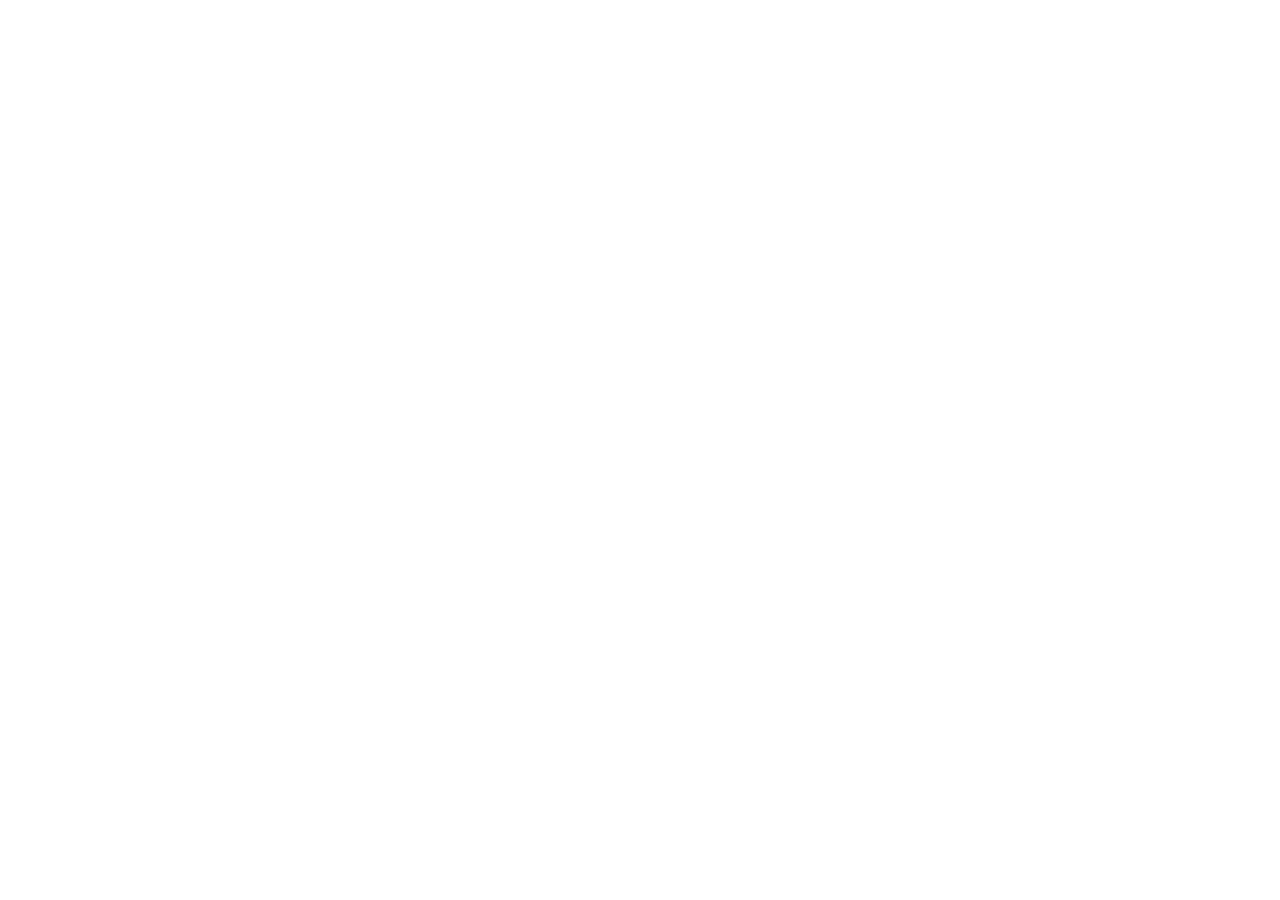
==== Shadcn/index.html @ b6c18012 "Added Shadcn" ====
<!DOCTYPE html>
<html lang="en">
<head>
    <meta charset="UTF-8">
    <meta name="viewport" content="width=device-width, initial-scale=1.0">
    <title>The AI-Native shadcn</title>
    <link rel="stylesheet" href="styles.css">
</head>
<body>
    
</body>
</html>
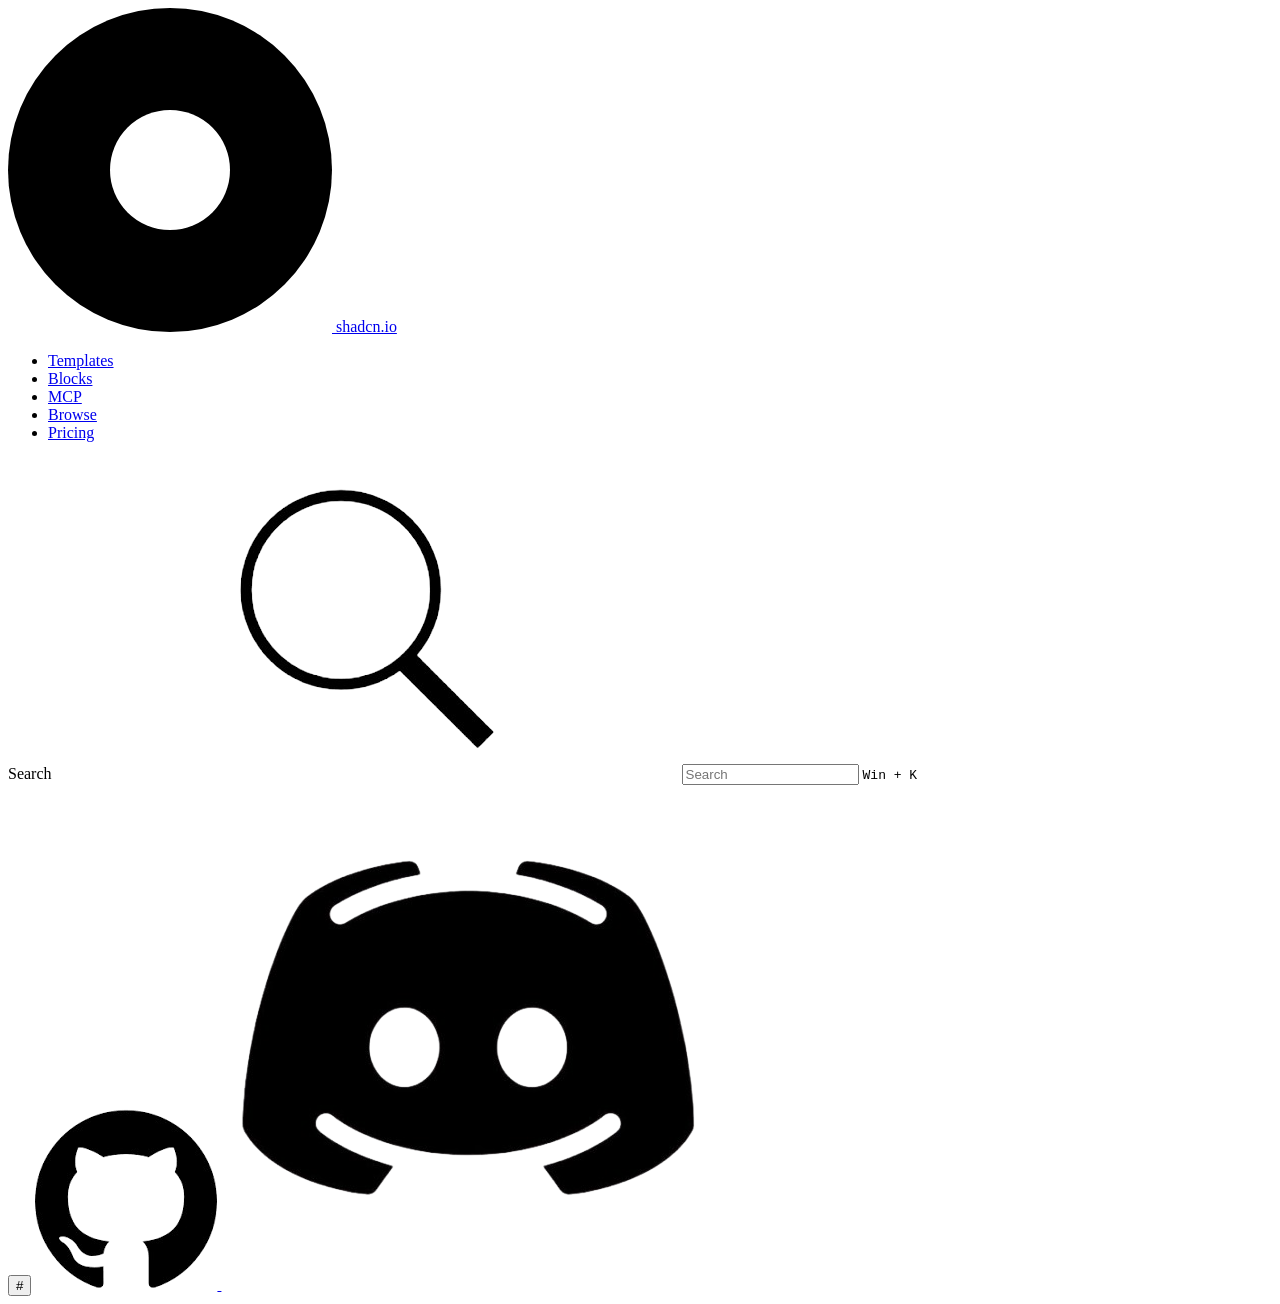
==== commit 6666c42c: "Added nav" ====
--- a/Shadcn/index.html
+++ b/Shadcn/index.html
@@ -4,9 +4,75 @@
     <meta charset="UTF-8">
     <meta name="viewport" content="width=device-width, initial-scale=1.0">
     <title>The AI-Native shadcn</title>
+
     <link rel="stylesheet" href="styles.css">
+    <link rel="icon" href="assets/shadcn-logo.svg" type="image/svg+xml">
 </head>
 <body>
-    
+
+    <header class="nav-bar">
+        <nav class="nav-container">
+
+            <div class="nav-left">
+
+                <a href="https://www.shadcn.com" target="_blank" class="brand">
+                    <img src="assets/shadcn-logo.svg" alt="shadcn logo">
+                    <span>shadcn.io</span>
+                </a>
+
+                <ul class="nav-menu">
+                    <li><a href="#" target="_blank">Templates</a></li>
+                    <li><a href="#" target="_blank">Blocks</a></li>
+                    <li><a href="#" target="_blank">MCP</a></li>
+                    <li><a href="#" target="_blank">Browse</a></li>
+                    <li><a href="#" target="_blank">Pricing</a></li>
+                </ul>
+
+            </div>
+
+            <div class="nav-right">
+
+                <div class="search-box">
+
+                    <label for="search" class="visually-hidden">
+                        Search
+                    </label>
+
+                    <img
+                        src="assets/search.png"
+                        alt=""
+                        class="search-icon"
+                    >
+
+                    <input
+                        id="search"
+                        type="text"
+                        placeholder="Search"
+                    >
+
+                    <kbd class="shortcut">Win + K</kbd>
+
+                </div>
+
+                <button
+                    type="button"
+                    class="theme-toggle"
+                    aria-label="Toggle theme">
+                    #
+                </button>
+
+                <a href="#" target="_blank" aria-label="GitHub">
+                    <img src="assets/github.png" alt="GitHub">
+                </a>
+
+                <a href="#" target="_blank" aria-label="Discord">
+                    <img src="assets/discord.png" alt="Discord">
+                </a>
+
+            </div>
+
+        </nav>
+    </header>
+
 </body>
 </html>
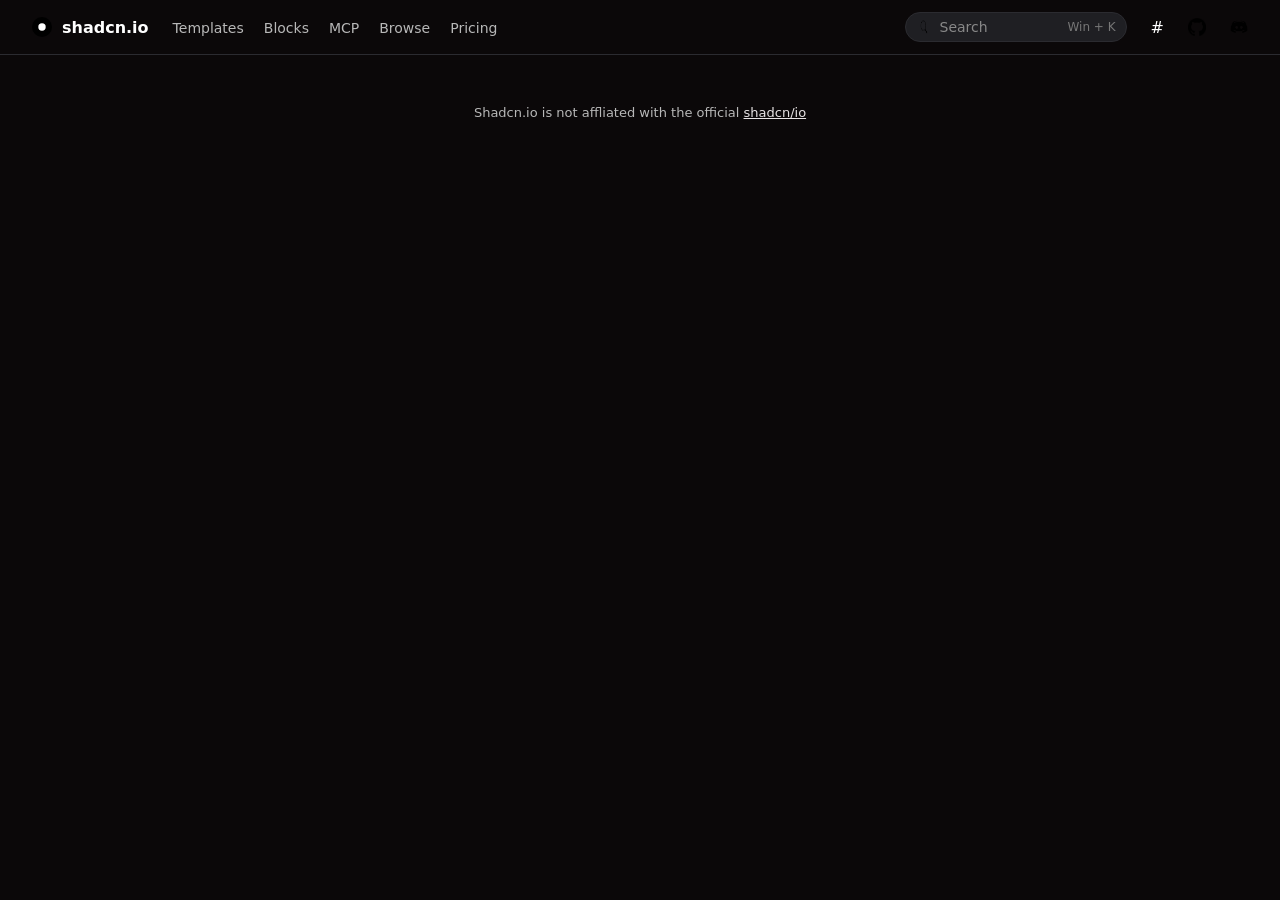
==== commit 8d3063be: "Added disclaimer" ====
--- a/Shadcn/index.html
+++ b/Shadcn/index.html
@@ -74,5 +74,9 @@
         </nav>
     </header>
 
+    <div class="disclaimer">
+        <p>Shadcn.io is not affliated with the official <a class="nav-bar-footer-link" target="_blank" href="https://www.shadcn.com">shadcn/io</a></p>
+    </div>
+
 </body>
 </html>
--- a/Shadcn/styles.css
+++ b/Shadcn/styles.css
@@ -0,0 +1,145 @@
+* {
+    margin: 0;
+    padding: 0;
+    box-sizing: border-box;
+    font-family: ui-sans-serif, system-ui, sans-serif, "Apple Color Emoji",
+        "Segoe UI Emoji", "Segoe UI Symbol", "Noto Color Emoji";
+}
+
+body {
+    background: #0b0809;
+    color: #e7e3e4;
+}
+
+.nav-bar {
+    background: #0b0809;
+    border-bottom: 1px solid #2b2b30;
+    padding: 12px 32px;
+}
+
+.nav-container {
+    max-width: 1400px;
+    margin: 0 auto;
+    display: flex;
+    justify-content: space-between;
+    align-items: center;
+}
+
+.nav-left,
+.nav-right {
+    display: flex;
+    align-items: center;
+    gap: 24px;
+}
+
+.brand {
+    display: flex;
+    align-items: center;
+    gap: 10px;
+    text-decoration: none;
+    color: #fff;
+    font-size: 16px;
+    font-weight: 600;
+}
+
+.brand img {
+    width: 20px;
+    height: 20px;
+}
+
+.nav-menu {
+    display: flex;
+    list-style: none;
+    gap: 20px;
+}
+
+.nav-menu a {
+    text-decoration: none;
+    color: #b8b8b8;
+    font-size: 14px;
+    transition: color 0.2s ease;
+}
+
+.nav-menu a:hover {
+    color: #fff;
+}
+
+.search-box {
+    display: flex;
+    align-items: center;
+    gap: 8px;
+    background: #1f1f23;
+    border: 1px solid #2b2b30;
+    border-radius: 80px;
+    padding: 6px 10px;
+}
+
+.search-icon {
+    width: 16px;
+    height: 16px;
+    flex-shrink: 0;
+}
+
+.search-box input {
+    background: transparent;
+    border: none;
+    outline: none;
+    color: #fff;
+    width: 120px;
+    font-size: 14px;
+}
+
+.search-box input::placeholder {
+    color: #888;
+}
+
+.shortcut {
+    color: #777;
+    font-size: 12px;
+}
+
+.theme-toggle {
+    background: transparent;
+    border: none;
+    color: white;
+    cursor: pointer;
+    font-size: 16px;
+}
+
+.nav-right a {
+    display: flex;
+    align-items: center;
+    justify-content: center;
+}
+
+.nav-right a img {
+    width: 18px;
+    height: 18px;
+}
+
+.visually-hidden {
+    position: absolute;
+    width: 1px;
+    height: 1px;
+    overflow: hidden;
+    clip: rect(0, 0, 0, 0);
+}
+
+.disclaimer{
+    margin-top: 50px;
+    display: flex;
+    justify-content: center;
+    align-items: center;
+    color: #b8b8b8;
+    font-size: 13px;
+}
+
+.nav-bar-footer-link{
+    color:#e7e3e4;
+}
+
+.nav-bar-footer-link:hover{
+    color:#b8b8b8;
+    transition: color 0.2s ease;
+    text-decoration: none;
+}
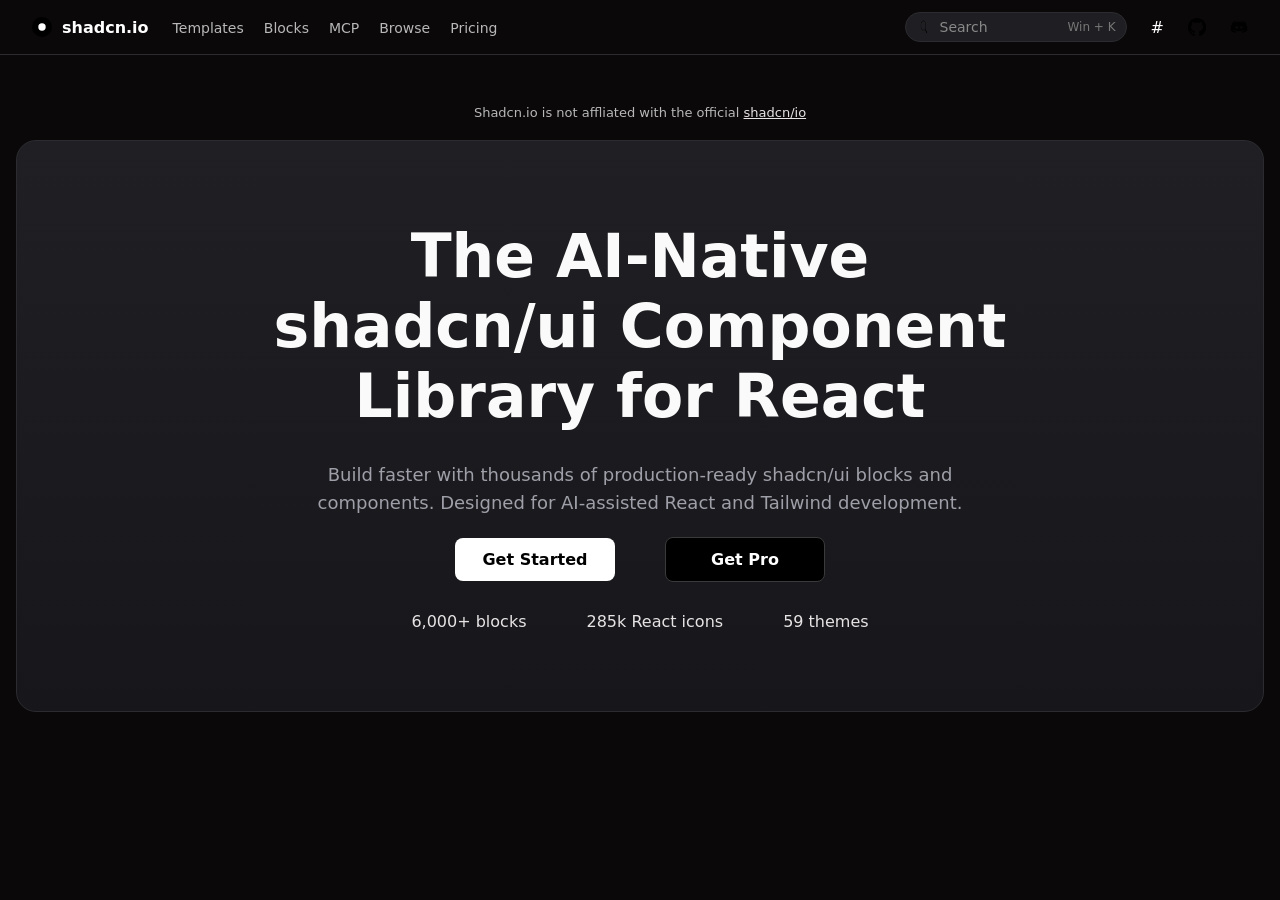
==== commit 2247eea4: "Added Center tile" ====
--- a/Shadcn/index.html
+++ b/Shadcn/index.html
@@ -78,5 +78,44 @@
         <p>Shadcn.io is not affliated with the official <a class="nav-bar-footer-link" target="_blank" href="https://www.shadcn.com">shadcn/io</a></p>
     </div>
 
+    <section class="hero-section">
+        <div class="hero-box">
+            <div class="hero-content">
+                <h1 class="hero-title">
+                    The AI-Native <br>
+                    shadcn/ui Component <br>
+                    Library for React
+                </h1>
+                <p class="hero-description">
+                    Build faster with thousands of production-ready shadcn/ui
+                    blocks and <br>
+                    components. Designed for AI-assisted React and
+                    Tailwind development.
+                </p>
+            </div>
+            <nav class="hero-actions">
+                <button class="btn btn-primary">
+                    Get Started
+                </button>
+                <button class="btn btn-secondary">
+                    Get Pro
+                </button>
+            </nav>
+            <div class="hero-stats">
+                <div class="stat">
+                    <span class="stat-number">6,000+</span>
+                    <span class="stat-text">blocks</span>
+                </div>
+                <div class="stat">
+                    <span class="stat-number">285k</span>
+                    <span class="stat-text">React icons</span>
+                </div>
+                <div class="stat">
+                    <span class="stat-number">59</span>
+                    <span class="stat-text">themes</span>
+                </div>
+            </div>
+        </div>
+    </section>
 </body>
 </html>
--- a/Shadcn/styles.css
+++ b/Shadcn/styles.css
@@ -142,4 +142,97 @@
     color:#b8b8b8;
     transition: color 0.2s ease;
     text-decoration: none;
+}
+
+.hero-section {
+    display: flex;
+    justify-content: center;
+    margin-top: 20px;
+    padding: 0 16px;
+}
+
+.hero-box {
+    width: 100%;
+    max-width: 1440px;
+
+    background: linear-gradient(
+        180deg,
+        #202024 0%,
+        #17171b 100%
+    );
+
+    border: 1px solid #2b2b30;
+    border-radius: 20px;
+
+    padding: 80px 32px;
+
+    display: flex;
+    flex-direction: column;
+    align-items: center;
+    text-align: center;
+
+    overflow: hidden;
+}
+
+.hero-title{
+    font-size: 3.75rem;
+    color: oklch(98.5% 0 0);
+    text-wrap: balance;
+    font-weight: 700;
+}
+
+.hero-description{
+    margin-top: 30px;
+    margin-bottom: 20px;
+    font-size: 1.125rem;
+    line-height: 1.555;
+    color: oklch(70.5% .015 286.067);
+    text-wrap: balance;
+}
+
+.hero-actions{
+    display:flex;
+    justify-content: space-between;
+    align-items: center;
+    gap: 50px;
+    margin-bottom: 30px;
+}
+
+.hero-stats{
+    display: flex;
+    justify-content: space-between;
+    align-items: center;
+    gap:60px;
+}
+
+.btn {
+    padding: 12px 24px;
+    border-radius: 8px;
+    min-width: 160px;
+    font-size: 16px;
+    font-weight: 600;
+    cursor: pointer;
+    transition: background-color 0.2s ease, color 0.2s ease;
+}
+
+.btn-primary {
+    background: white;
+    color: black;
+    border: none;
+}
+
+.btn-primary:hover {
+    background: oklch(70.5% .015 286.067);
+    color: black;
+}
+
+.btn-secondary {
+    background: black;
+    color: white;
+    border: 1px solid #3a3a3a;
+}
+
+.btn-secondary:hover {
+    background: #1f1f23;
+    color: white;
 }
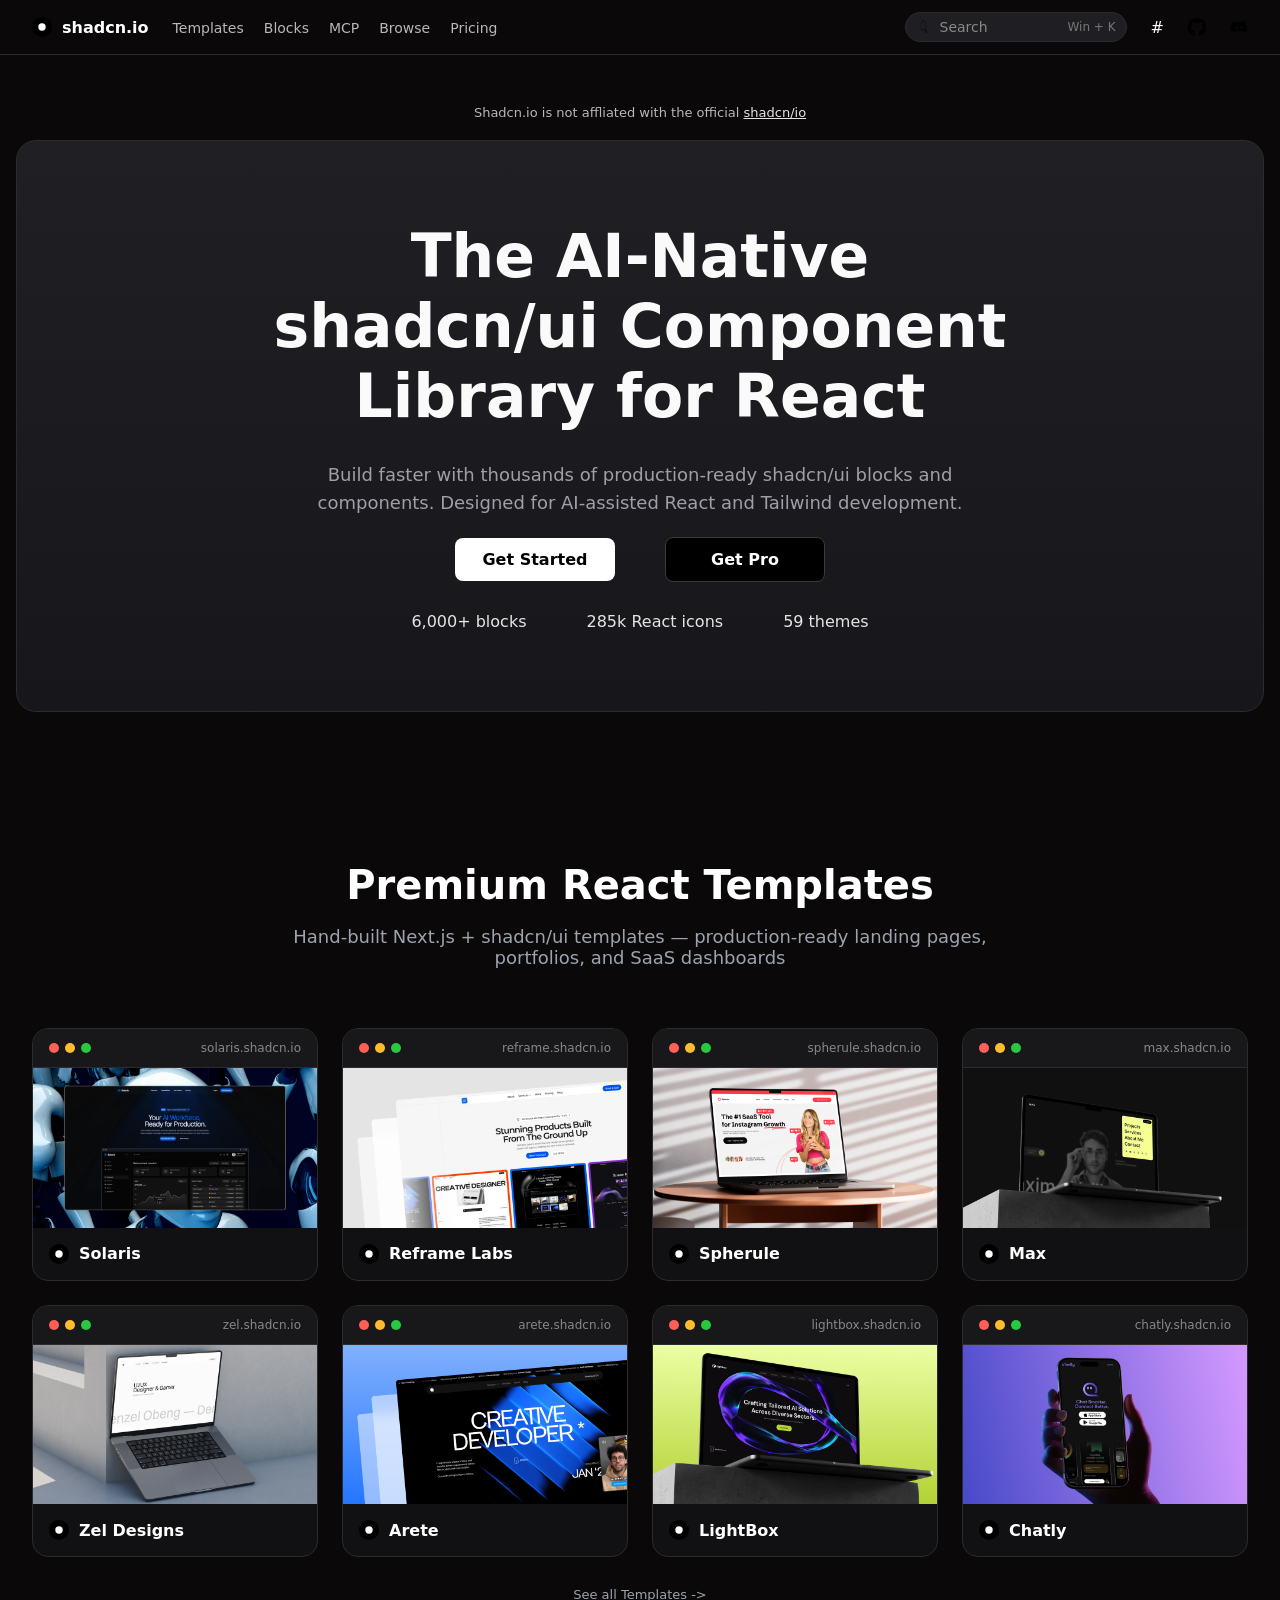
==== commit a4a0fd85: "Added huge grid damn" ====
--- a/Shadcn/index.html
+++ b/Shadcn/index.html
@@ -117,5 +117,182 @@
             </div>
         </div>
     </section>
+
+
+    <section class="template">
+        <div class="template-text">
+            <div class="template-header">
+                <p>Premium React Templates</p>
+            </div>
+            <div class="template-description">
+                <p>Hand-built Next.js + shadcn/ui templates — production-ready landing pages, portfolios, and SaaS dashboards</p>
+            </div>
+            <div class="template-grid">
+                <!--------------Solaris------------------->
+                <div class="template-card">
+                    <div class="browser-bar">
+                        <div class="browser-controls">
+                            <span class="red"></span>
+                            <span class="yellow"></span>
+                            <span class="green"></span>
+                        </div>
+                        <span class="browser-url">
+                            solaris.shadcn.io
+                        </span>
+                    </div>
+                    <div class="template-preview">
+                        <img src="assets/solaris-grid.webp" type="image/webp" alt="Solaris Preview">
+                    </div>
+                    <div class="template-footer">
+                        <img src="assets/shadcn-logo.svg" type="image/svg+xml" alt="Shadcn logo" class="template-logo">
+                        <span class="template-name">Solaris</span>
+                    </div>
+                </div>
+                <!----------------------------------------->
+                <div class="template-card">
+                    <div class="browser-bar">
+                        <div class="browser-controls">
+                            <span class="red"></span>
+                            <span class="yellow"></span>
+                            <span class="green"></span>
+                        </div>
+                        <span class="browser-url">
+                            reframe.shadcn.io
+                        </span>
+                    </div>
+                    <div class="template-preview">
+                        <img src="assets/reframe-grid.webp" type="image/webp" alt="Reframe Preview">
+                    </div>
+                    <div class="template-footer">
+                        <img src="assets/shadcn-logo.svg" type="image/svg+xml" alt="Shadcn logo" class="template-logo">
+                        <span class="template-name">Reframe Labs</span>
+                    </div>
+                </div>
+                <!---------------------Spherule-------------------------->
+                <div class="template-card">
+                    <div class="browser-bar">
+                        <div class="browser-controls">
+                            <span class="red"></span>
+                            <span class="yellow"></span>
+                            <span class="green"></span>
+                        </div>
+                        <span class="browser-url">
+                            spherule.shadcn.io
+                        </span>
+                    </div>
+                    <div class="template-preview">
+                        <img src="assets/spherule-grid.png" type="image/png" alt="Spherule Preview">
+                    </div>
+                    <div class="template-footer">
+                        <img src="assets/shadcn-logo.svg" type="image/svg+xml" alt="Shadcn logo" class="template-logo">
+                        <span class="template-name">Spherule</span>
+                    </div>
+                </div>
+                <!----------------------------Max----------------------------->
+                <div class="template-card">
+                    <div class="browser-bar">
+                        <div class="browser-controls">
+                            <span class="red"></span>
+                            <span class="yellow"></span>
+                            <span class="green"></span>
+                        </div>
+                        <span class="browser-url">
+                            max.shadcn.io
+                        </span>
+                    </div>
+                    <div class="template-preview">
+                        <img src="assets/max-grid.png" type="image/png" alt="Max Preview">
+                    </div>
+                    <div class="template-footer">
+                        <img src="assets/shadcn-logo.svg" type="image/svg+xml" alt="Shadcn logo" class="template-logo">
+                        <span class="template-name">Max</span>
+                    </div>
+                </div>
+                <!------------------------------Zel Designs------------------------------>
+                <div class="template-card">
+                    <div class="browser-bar">
+                        <div class="browser-controls">
+                            <span class="red"></span>
+                            <span class="yellow"></span>
+                            <span class="green"></span>
+                        </div>
+                        <span class="browser-url">
+                            zel.shadcn.io
+                        </span>
+                    </div>
+                    <div class="template-preview">
+                        <img src="assets/zel-grid.png" type="image/png" alt="Zel Preview">
+                    </div>
+                    <div class="template-footer">
+                        <img src="assets/shadcn-logo.svg" type="image/svg+xml" alt="Shadcn logo" class="template-logo">
+                        <span class="template-name">Zel Designs</span>
+                    </div>
+                </div>
+                <!--------------------------------Arete----------------------------------------->
+                <div class="template-card">
+                    <div class="browser-bar">
+                        <div class="browser-controls">
+                            <span class="red"></span>
+                            <span class="yellow"></span>
+                            <span class="green"></span>
+                        </div>
+                        <span class="browser-url">
+                            arete.shadcn.io
+                        </span>
+                    </div>
+                    <div class="template-preview">
+                        <img src="assets/arete-grid.png" type="image/png" alt="Arete Preview">
+                    </div>
+                    <div class="template-footer">
+                        <img src="assets/shadcn-logo.svg" type="image/svg+xml" alt="Shadcn logo" class="template-logo">
+                        <span class="template-name">Arete</span>
+                    </div>
+                </div>
+                <!---------------------------------LightBox------------------------------------------->
+                <div class="template-card">
+                    <div class="browser-bar">
+                        <div class="browser-controls">
+                            <span class="red"></span>
+                            <span class="yellow"></span>
+                            <span class="green"></span>
+                        </div>
+                        <span class="browser-url">
+                            lightbox.shadcn.io
+                        </span>
+                    </div>
+                    <div class="template-preview">
+                        <img src="assets/lightbox-grid.png" type="image/png" alt="Lightbox Preview">
+                    </div>
+                    <div class="template-footer">
+                        <img src="assets/shadcn-logo.svg" type="image/svg+xml" alt="Shadcn logo" class="template-logo">
+                        <span class="template-name">LightBox</span>
+                    </div>
+                </div>
+                <!----------------------------------------Chatly------------------------------------------->
+                <div class="template-card">
+                    <div class="browser-bar">
+                        <div class="browser-controls">
+                            <span class="red"></span>
+                            <span class="yellow"></span>
+                            <span class="green"></span>
+                        </div>
+                        <span class="browser-url">
+                            chatly.shadcn.io
+                        </span>
+                    </div>
+                    <div class="template-preview">
+                        <img src="assets/chatly-grid.png" type="image/png" alt="Solaris Preview">
+                    </div>
+                    <div class="template-footer">
+                        <img src="assets/shadcn-logo.svg" type="image/svg+xml" alt="Shadcn logo" class="template-logo">
+                        <span class="template-name">Chatly</span>
+                    </div>
+                </div>
+            </div>
+            <div class="footer-link">
+                <a target="_blank" href="#">See all Templates -></a>
+            </div>
+        </div>
+    </section>
 </body>
 </html>
--- a/Shadcn/styles.css
+++ b/Shadcn/styles.css
@@ -170,6 +170,8 @@
     flex-direction: column;
     align-items: center;
     text-align: center;
+
+    margin-bottom: 70px;
 
     overflow: hidden;
 }
@@ -235,4 +237,132 @@
 .btn-secondary:hover {
     background: #1f1f23;
     color: white;
+}
+
+
+.template {
+    padding: 80px 32px;
+}
+
+.template-text {
+    max-width: 1400px;
+    margin: 0 auto;
+}
+
+.template-header {
+    font-size: 2.5rem;
+    font-weight: 700;
+    color: #ffffff;
+    text-align: center;
+}
+
+.template-description {
+    margin-top: 18px;
+    font-size: 1.125rem;
+    color: #9ca3af;
+    text-align: center;
+    max-width: 750px;
+    margin-left: auto;
+    margin-right: auto;
+}
+
+.template-grid {
+    margin-top: 60px;
+
+    display: grid;
+    grid-template-columns: repeat(4, 1fr);
+    gap: 24px;
+}
+
+.template-card {
+    background: #111114;
+    border: 1px solid #2b2b30;
+    border-radius: 16px;
+    overflow: hidden;
+    transition: transform 0.2s ease;
+}
+
+.template-card:hover {
+    transform: translateY(-4px);
+}
+
+.browser-bar {
+    display: flex;
+    justify-content: space-between;
+    align-items: center;
+
+    padding: 12px 16px;
+
+    background: #18181b;
+    border-bottom: 1px solid #2b2b30;
+}
+
+.browser-controls {
+    display: flex;
+    gap: 6px;
+}
+
+.red,
+.yellow,
+.green {
+    width: 10px;
+    height: 10px;
+    border-radius: 50%;
+}
+
+.red {
+    background: #ff5f57;
+}
+
+.yellow {
+    background: #febc2e;
+}
+
+.green {
+    background: #28c840;
+}
+
+.browser-url {
+    font-size: 12px;
+    color: #888;
+}
+
+.template-preview img {
+    display: block;
+    width: 100%;
+    height: auto;
+}
+
+.template-footer {
+    display: flex;
+    align-items: center;
+    gap: 10px;
+
+    padding: 16px;
+}
+
+.template-logo {
+    width: 20px;
+    height: 20px;
+}
+
+.template-name {
+    color: white;
+    font-weight: 600;
+}
+
+.footer-link{
+    margin-top: 30px;
+    display: flex;
+    justify-content: center;
+    align-items: center;
+    font-size: 13px;
+}
+.footer-link a{
+    color: #9ca3af;
+    text-decoration: none;
+    transition: color 0.2s ease;
+}
+.footer-link a:hover {
+    color: #ffffff;
 }
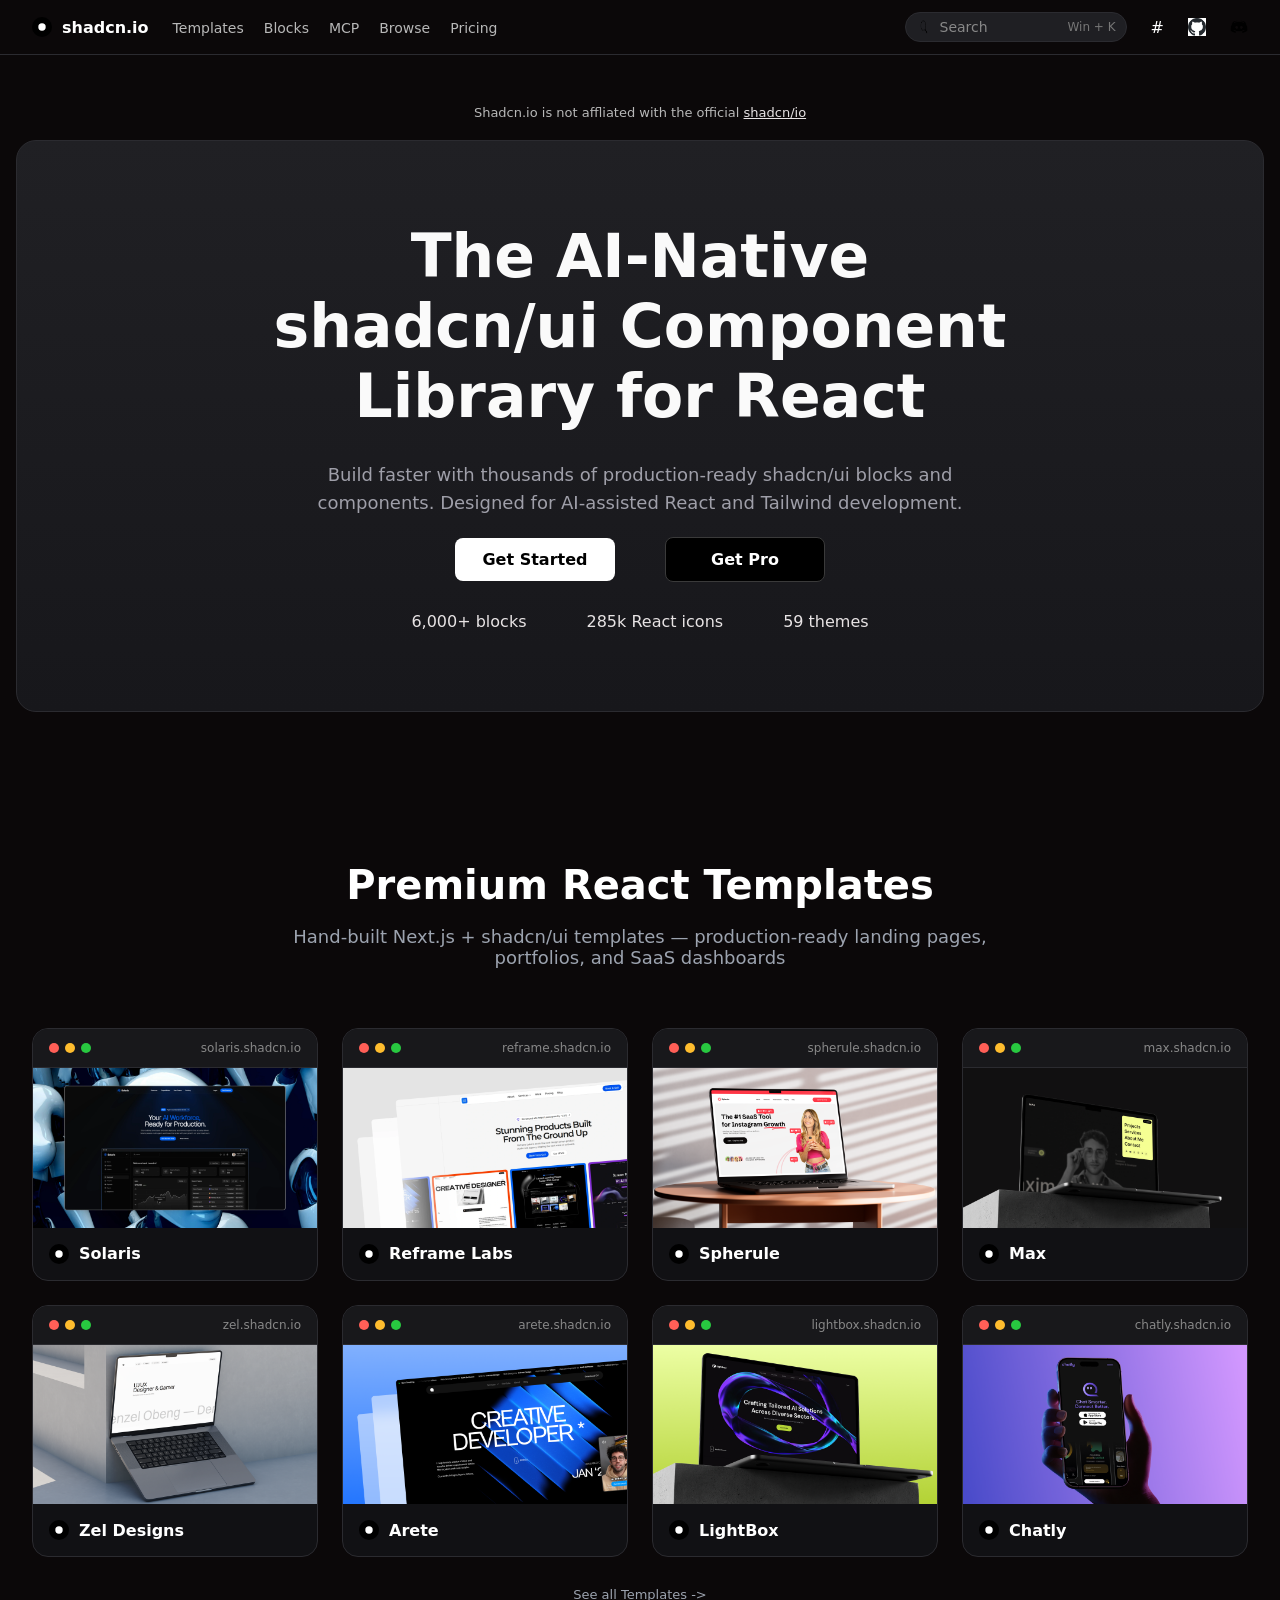
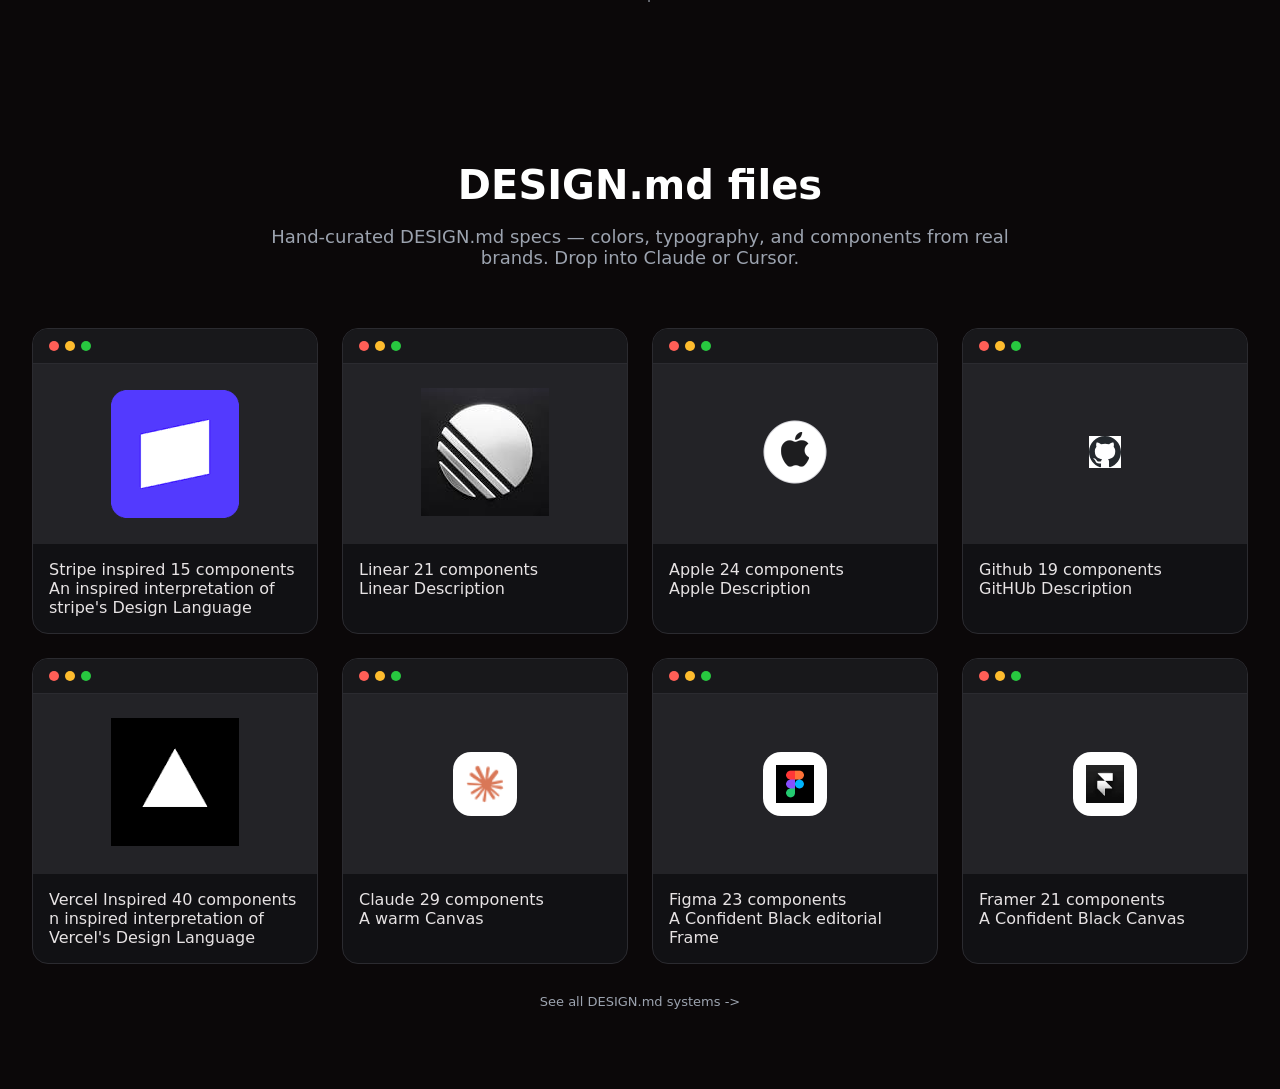
==== commit 39157d5a: "Added Another template card" ====
--- a/Shadcn/index.html
+++ b/Shadcn/index.html
@@ -62,7 +62,7 @@
                 </button>
 
                 <a href="#" target="_blank" aria-label="GitHub">
-                    <img src="assets/github.png" alt="GitHub">
+                    <img src="assets/github2.png" alt="GitHub">
                 </a>
 
                 <a href="#" target="_blank" aria-label="Discord">
@@ -294,5 +294,236 @@
             </div>
         </div>
     </section>
+
+    <!---------------------------------------------------------Second Template Grid---------------------------------------------------------------------------------->
+
+    <section class="template">
+        <div class="template-text">
+            <div class="template-header">
+                <p>DESIGN.md files</p>
+            </div>
+            <div class="template-description">
+                <p>Hand-curated DESIGN.md specs — colors, typography, and components from real brands. Drop into Claude or Cursor.</p>
+            </div>
+            <div class="template-grid">
+                <!--------------Stripe------------------->
+                <div class="template-card">
+                    <div class="browser-bar">
+                        <div class="browser-controls">
+                            <span class="red"></span>
+                            <span class="yellow"></span>
+                            <span class="green"></span>
+                        </div>
+                    </div>
+                    <div class="template-preview-logo">
+                        <img src="assets/stripe.png" type="image/png" alt="Stripe logo">
+                    </div>
+                    <div class="template-footer">
+                        <div class="template-footer-text">
+                            <div class="template-footer-text-title">
+                                <span>Stripe inspired</span>
+                                <span>15 components</span>
+                            </div>
+                            <div class="template-footer-text-description">
+                                <p>An inspired interpretation of stripe's Design Language</p>
+                            </div>
+                        </div>
+                    </div>
+                </div>
+                <!----------------------Linear------------------->
+                <div class="template-card">
+                    <div class="browser-bar">
+                        <div class="browser-controls">
+                            <span class="red"></span>
+                            <span class="yellow"></span>
+                            <span class="green"></span>
+                        </div>
+                    </div>
+                    <div class="template-preview-logo">
+                        <div class="logo container">
+                            <img src="assets/linear.png" type="image/png" alt="Linear logo">
+                        </div>  
+                    </div>
+                    <div class="template-footer">
+                        <div class="template-footer-text">
+                            <div class="template-footer-text-title">
+                                <span>Linear</span>
+                                <span>21 components</span>
+                            </div>
+                            <div class="template-footer-text-description">
+                                <p>Linear Description</p>
+                            </div>
+                        </div>
+                    </div>
+                </div>
+                <!---------------------Apple------------------------->
+                <div class="template-card">
+                    <div class="browser-bar">
+                        <div class="browser-controls">
+                            <span class="red"></span>
+                            <span class="yellow"></span>
+                            <span class="green"></span>
+                        </div>
+                    </div>
+                    <div class="template-preview-logo">
+                        <div class="logo container">
+                            <img src="assets/apple.png" type="image/png" alt="apple logo">
+                        </div>  
+                    </div>
+                    <div class="template-footer">
+                        <div class="template-footer-text">
+                            <div class="template-footer-text-title">
+                                <span>Apple</span>
+                                <span>24 components</span>
+                            </div>
+                            <div class="template-footer-text-description">
+                                <p>Apple Description</p>
+                            </div>
+                        </div>
+                    </div>
+                </div>
+                <!----------------------------github----------------------------->
+                <div class="template-card">
+                    <div class="browser-bar">
+                        <div class="browser-controls">
+                            <span class="red"></span>
+                            <span class="yellow"></span>
+                            <span class="green"></span>
+                        </div>
+                    </div>
+                    <div class="template-preview-logo">
+                        <div class="logo container">
+                            <img src="assets/github2.png" type="image/png" alt="github logo">
+                        </div>    
+                    </div>
+                    <div class="template-footer">
+                        <div class="template-footer-text">
+                            <div class="template-footer-text-title">
+                                <span>Github</span>
+                                <span>19 components</span>
+                            </div>
+                            <div class="template-footer-text-description">
+                                <p>GitHUb Description</p>
+                            </div>
+                        </div>
+                    </div>
+                </div>
+                <!------------------------------Vercel Designs------------------------------>
+                <div class="template-card">
+                    <div class="browser-bar">
+                        <div class="browser-controls">
+                            <span class="red"></span>
+                            <span class="yellow"></span>
+                            <span class="green"></span>
+                        </div>
+                    </div>
+                    <div class="template-preview-logo">
+                        <div class="logo container">
+                            <img src="assets/vercel.png" type="image/png" alt="vercel logo">
+                        </div>    
+                    </div>
+                    <div class="template-footer">
+                        <div class="template-footer-text">
+                            <div class="template-footer-text-title">
+                                <span>Vercel Inspired</span>
+                                <span>40 components</span>
+                            </div>
+                            <div class="template-footer-text-description">
+                                <p>n inspired interpretation of Vercel's Design Language</p>
+                            </div>
+                        </div>
+                    </div>
+                </div>
+                <!--------------------------------Claude----------------------------------------->
+                <div class="template-card">
+                    <div class="browser-bar">
+                        <div class="browser-controls">
+                            <span class="red"></span>
+                            <span class="yellow"></span>
+                            <span class="green"></span>
+                        </div>
+                    </div>
+                    <div class="template-preview-logo">
+                        <div class="logo-container">
+                            <img src="assets/claude.png" type="image/png" alt="claude logo">
+                        </div>    
+                    </div>
+                    <div class="template-footer">
+                        <div class="template-footer-text">
+                            <div class="template-footer-text-title">
+                                <span>Claude</span>
+                                <span>29 components</span>
+                            </div>
+                            <div class="template-footer-text-description">
+                                <p>A warm Canvas</p>
+                            </div>
+                        </div>
+                    </div>
+                </div>
+                <!---------------------------------Figma------------------------------------------->
+                <div class="template-card">
+                    <div class="browser-bar">
+                        <div class="browser-controls">
+                            <span class="red"></span>
+                            <span class="yellow"></span>
+                            <span class="green"></span>
+                        </div>
+                    </div>
+                    <div class="template-preview-logo">
+                        <div class="logo-container">
+                            <img src="assets/figma.png" type="image/png" alt="Figma logo">
+                        </div>    
+                    </div>
+                    <div class="template-footer">
+                        <div class="template-footer-text">
+                            <div class="template-footer-text-title">
+                                <span>Figma</span>
+                                <span>23 components</span>
+                            </div>
+                            <div class="template-footer-text-description">
+                                <p>A Confident Black editorial Frame</p>
+                            </div>
+                        </div>
+                    </div>
+                </div>
+                <!----------------------------------------Framer------------------------------------------->
+                <div class="template-card">
+                    <div class="browser-bar">
+                        <div class="browser-controls">
+                            <span class="red"></span>
+                            <span class="yellow"></span>
+                            <span class="green"></span>
+                        </div>
+                    </div>
+                    <div class="template-preview-logo">
+                        <div class="logo-container">
+                            <img src="assets/framer.png" type="image/png" alt="Framer logo">
+                        </div>    
+                    </div>
+                    <div class="template-footer">
+                        <div class="template-footer-text">
+                            <div class="template-footer-text-title">
+                                <span>Framer</span>
+                                <span>21 components</span>
+                            </div>
+                            <div class="template-footer-text-description">
+                                <p>A Confident Black Canvas</p>
+                            </div>
+                        </div>
+                    </div>
+                </div>
+
+
+            </div>
+            <div class="footer-link">
+                <a target="_blank" href="#">See all DESIGN.md systems -></a>
+            </div>
+            
+        </div>
+    </section>
+
+
+
+
 </body>
 </html>
--- a/Shadcn/styles.css
+++ b/Shadcn/styles.css
@@ -365,4 +365,34 @@
 }
 .footer-link a:hover {
     color: #ffffff;
-}+}
+
+
+.template-preview-logo{
+    display:flex;
+    justify-content:center;
+    align-items:center;
+
+    height:180px;
+
+    background:#232327;
+}
+
+.logo-container{
+    width:64px;
+    height:64px;
+
+    background:#ffffff;
+
+    border-radius:18px;
+
+    display:flex;
+    justify-content:center;
+    align-items:center;
+}
+
+.logo-container img{
+    width:38px;
+    height:38px;
+    object-fit:contain;
+}
